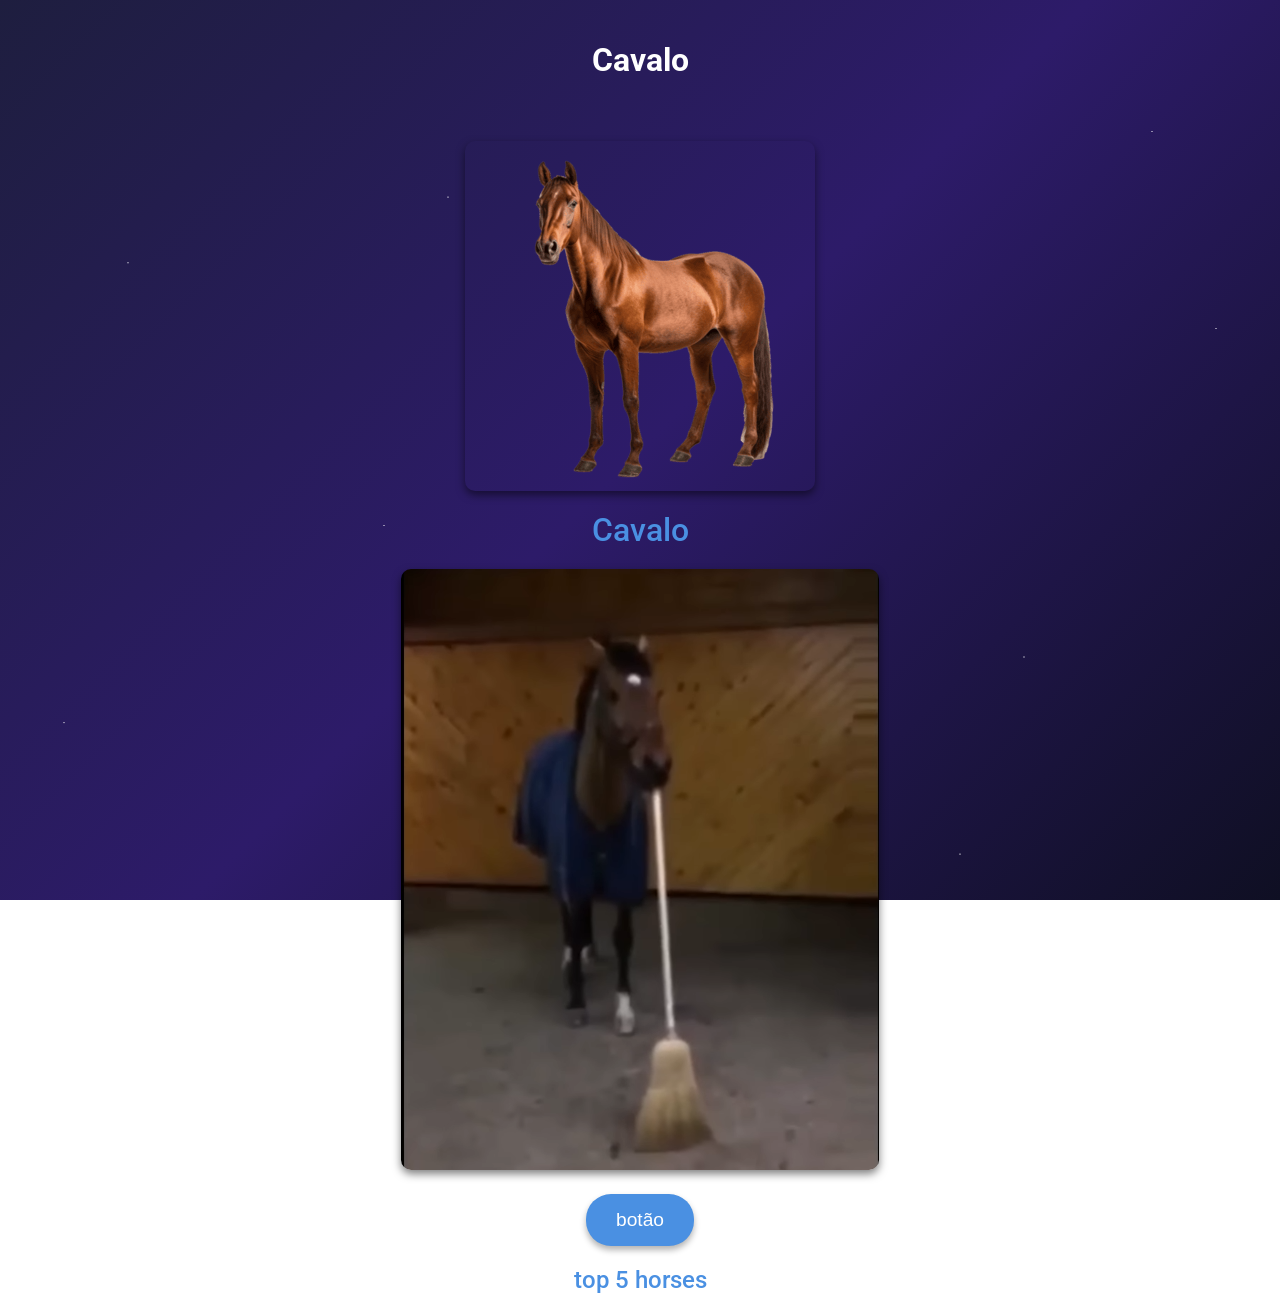
==== index.html @ 94febc25 "Rename site.html to index.html" ====
<!DOCTYPE html>
<html lang="en">
<head>
    <meta charset="UTF-8">
    <meta name="viewport" content="width=device-width, initial-scale=1.0">
    <title>Cavalo - Horse Site</title>
    <script src="java.js"></script>
    <link rel="stylesheet" href="style.css">
</head>
<body>
    <header>
        <h1 id="id1">Cavalo</h1>
    </header>
    <main>
        <section class="hero-image">
            <img src="images/horse.png" alt="horse">
        </section>
        <section class="wiki-link">
            <a href="https://en.wikipedia.org/wiki/Horse">Cavalo</a>
        </section>
        <section class="clean-image">
            <a href="https://www.vecteezy.com/free-png/white-horse">
                <img src="images/horseclean.png" alt="horseclean">
            </a>
            <button type="button" onclick='document.getElementById("id1").innerHTML = "Titulo cavalo foda"'>botão</button>
        </section>
        <section class="video-link">
            <a href="https://www.youtube.com/watch?v=ox8Xv405qhE">top 5 horses</a>
        </section>
    </main>
</body>
</html>
---- style.css ----
@import url('https://fonts.googleapis.com/css2?family=Roboto:wght@300;400;700&display=swap');

:root {
    --primary-color: #4a90e2;
    --secondary-color: #f5f5f5;
    --accent-color: #e94b3c;
    --text-color: #ffffff;
    --background-gradient: linear-gradient(135deg, #1e1e3f 0%, #2d1b69 50%, #0f0f23 100%);
    --star-color: #ffffff;
}

body {
    font-family: 'Roboto', sans-serif;
    margin: 0;
    padding: 0;
    background: var(--background-gradient);
    background-attachment: fixed;
    color: var(--text-color);
    min-height: 100vh;
    display: flex;
    flex-direction: column;
    align-items: center;
    justify-content: center;
    position: relative;
    overflow-x: hidden;
}

body::before {
    content: '';
    position: absolute;
    top: 0;
    left: 0;
    width: 100%;
    height: 100%;
    background-image: 
        radial-gradient(1px 1px at 10% 20%, var(--star-color), transparent),
        radial-gradient(1px 1px at 30% 40%, var(--star-color), transparent),
        radial-gradient(1px 1px at 50% 60%, var(--star-color), transparent),
        radial-gradient(1px 1px at 70% 80%, var(--star-color), transparent),
        radial-gradient(1px 1px at 90% 10%, var(--star-color), transparent),
        radial-gradient(1px 1px at 20% 70%, var(--star-color), transparent),
        radial-gradient(1px 1px at 40% 90%, var(--star-color), transparent),
        radial-gradient(1px 1px at 60% 30%, var(--star-color), transparent),
        radial-gradient(1px 1px at 80% 50%, var(--star-color), transparent),
        radial-gradient(1px 1px at 15% 85%, var(--star-color), transparent),
        radial-gradient(1px 1px at 35% 15%, var(--star-color), transparent),
        radial-gradient(1px 1px at 55% 45%, var(--star-color), transparent),
        radial-gradient(1px 1px at 75% 65%, var(--star-color), transparent),
        radial-gradient(1px 1px at 95% 25%, var(--star-color), transparent),
        radial-gradient(1px 1px at 5% 55%, var(--star-color), transparent);
    background-repeat: no-repeat;
    background-size: 100% 100%;
    z-index: -1;
    animation: twinkle 4s ease-in-out infinite alternate;
}

@keyframes twinkle {
    0% { opacity: 0.8; }
    100% { opacity: 1; }
}

header {
    padding: 20px;
    text-align: center;
    position: relative;
    z-index: 1;
}

.hero-image, .wiki-link, .clean-image, .video-link {
    display: flex;
    justify-content: center;
    align-items: center;
    margin: 20px 0;
    flex-wrap: wrap;
    position: relative;
    z-index: 1;
}

.clean-image {
    flex-direction: column;
}

.wiki-link {
    font-size: 2rem;
    font-weight: 400;
}

.video-link {
    font-size: 1.5rem;
    font-weight: 300;
}

img {
    max-width: 100%;
    height: auto;
    border-radius: 10px;
    box-shadow: 0 4px 8px rgba(0,0,0,0.5);
    transition: transform 0.3s ease;
}

img:hover {
    transform: scale(1.05);
}

a {
    color: var(--primary-color);
    text-decoration: none;
    font-weight: 500;
    transition: color 0.3s ease;
}

a:hover {
    color: var(--accent-color);
}

button {
    background-color: var(--primary-color);
    color: white;
    border: none;
    padding: 15px 30px;
    font-size: 1.2rem;
    font-weight: 500;
    border-radius: 25px;
    cursor: pointer;
    box-shadow: 0 4px 6px rgba(0,0,0,0.3);
    transition: all 0.3s ease;
    margin-top: 20px;
}

button:hover {
    background-color: var(--accent-color);
    box-shadow: 0 6px 12px rgba(0,0,0,0.4);
    transform: translateY(-2px);
}

@media (max-width: 768px) {
    h1 {
        font-size: 2rem;
    }
    p3 {
        font-size: 1.5rem;
    }
    p5 {
        font-size: 1.2rem;
    }
    img {
        width: 80%;
    }
}
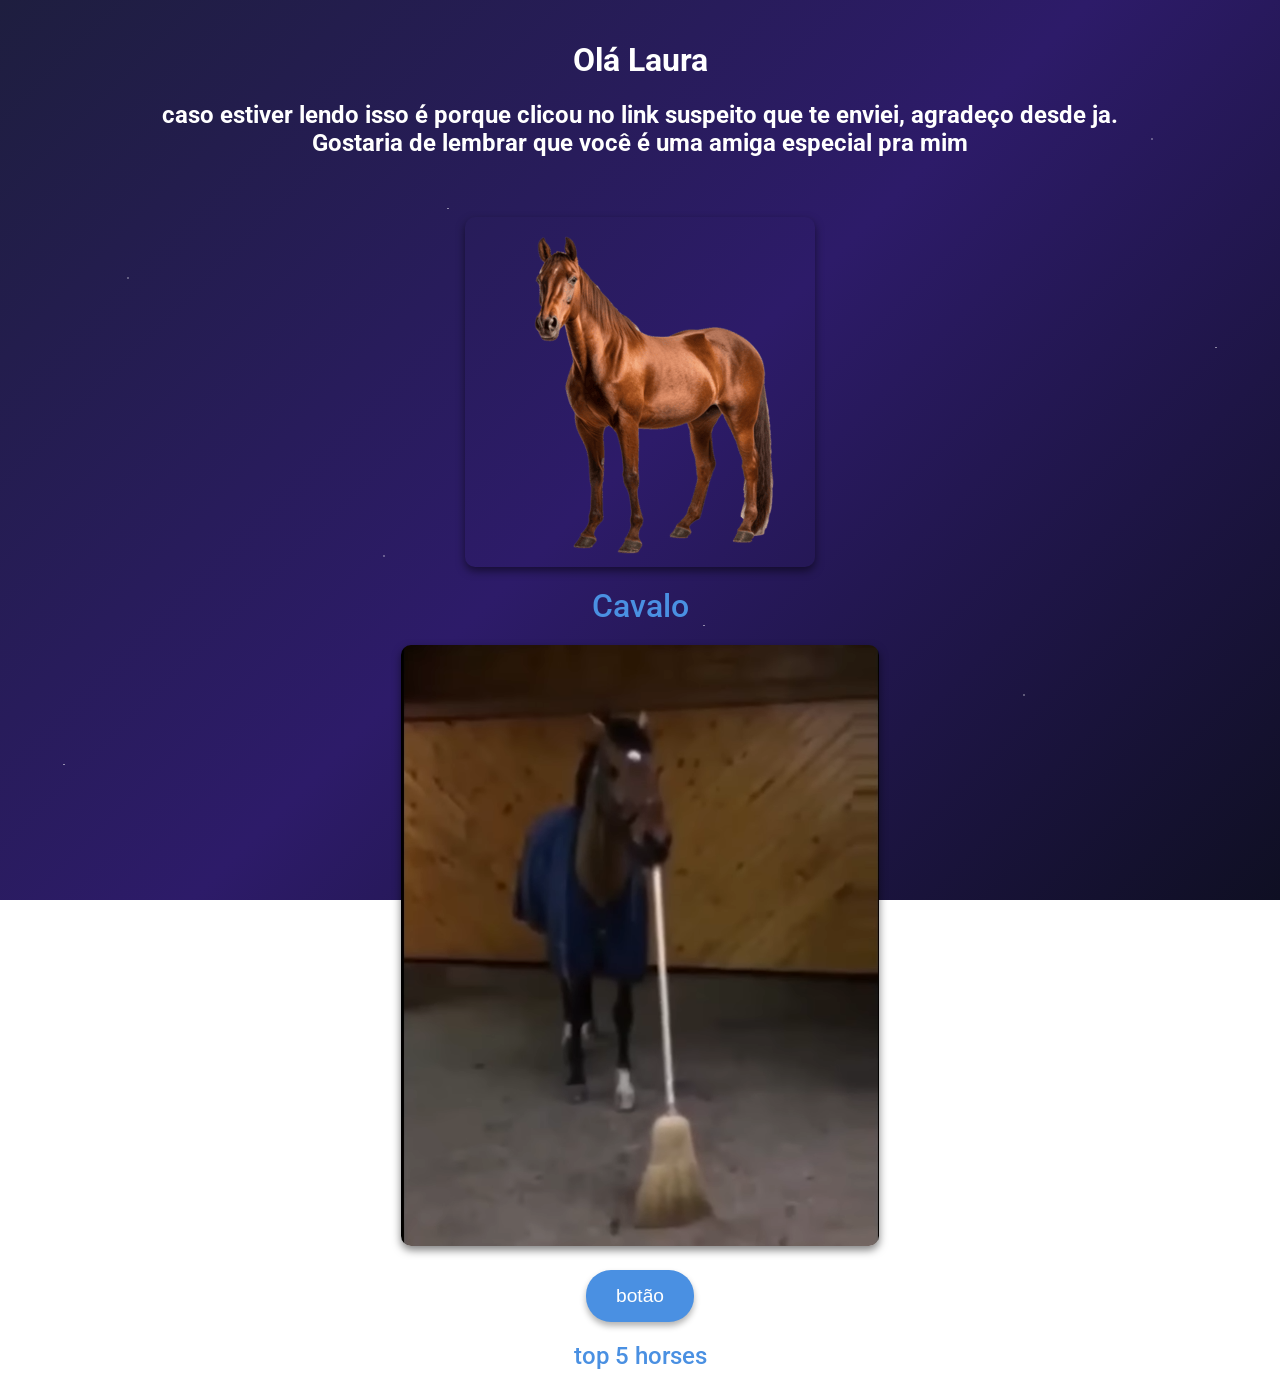
==== commit 863948d4: "Change header text and button action in index.html Updated header content and button functionality." ====
--- a/index.html
+++ b/index.html
@@ -9,7 +9,8 @@
 </head>
 <body>
     <header>
-        <h1 id="id1">Cavalo</h1>
+        <h1 id="id1">Olá Laura</h1>
+        <h2 id="id2">caso estiver lendo isso é porque clicou no link suspeito que te enviei, agradeço desde ja.<br>Gostaria de lembrar que você é uma amiga especial pra mim</h2>
     </header>
     <main>
         <section class="hero-image">
@@ -22,7 +23,7 @@
             <a href="https://www.vecteezy.com/free-png/white-horse">
                 <img src="images/horseclean.png" alt="horseclean">
             </a>
-            <button type="button" onclick='document.getElementById("id1").innerHTML = "Titulo cavalo foda"'>botão</button>
+            <button type="button" onclick='document.getElementById("id1").innerHTML = "Você é legal"'>botão</button>
         </section>
         <section class="video-link">
             <a href="https://www.youtube.com/watch?v=ox8Xv405qhE">top 5 horses</a>
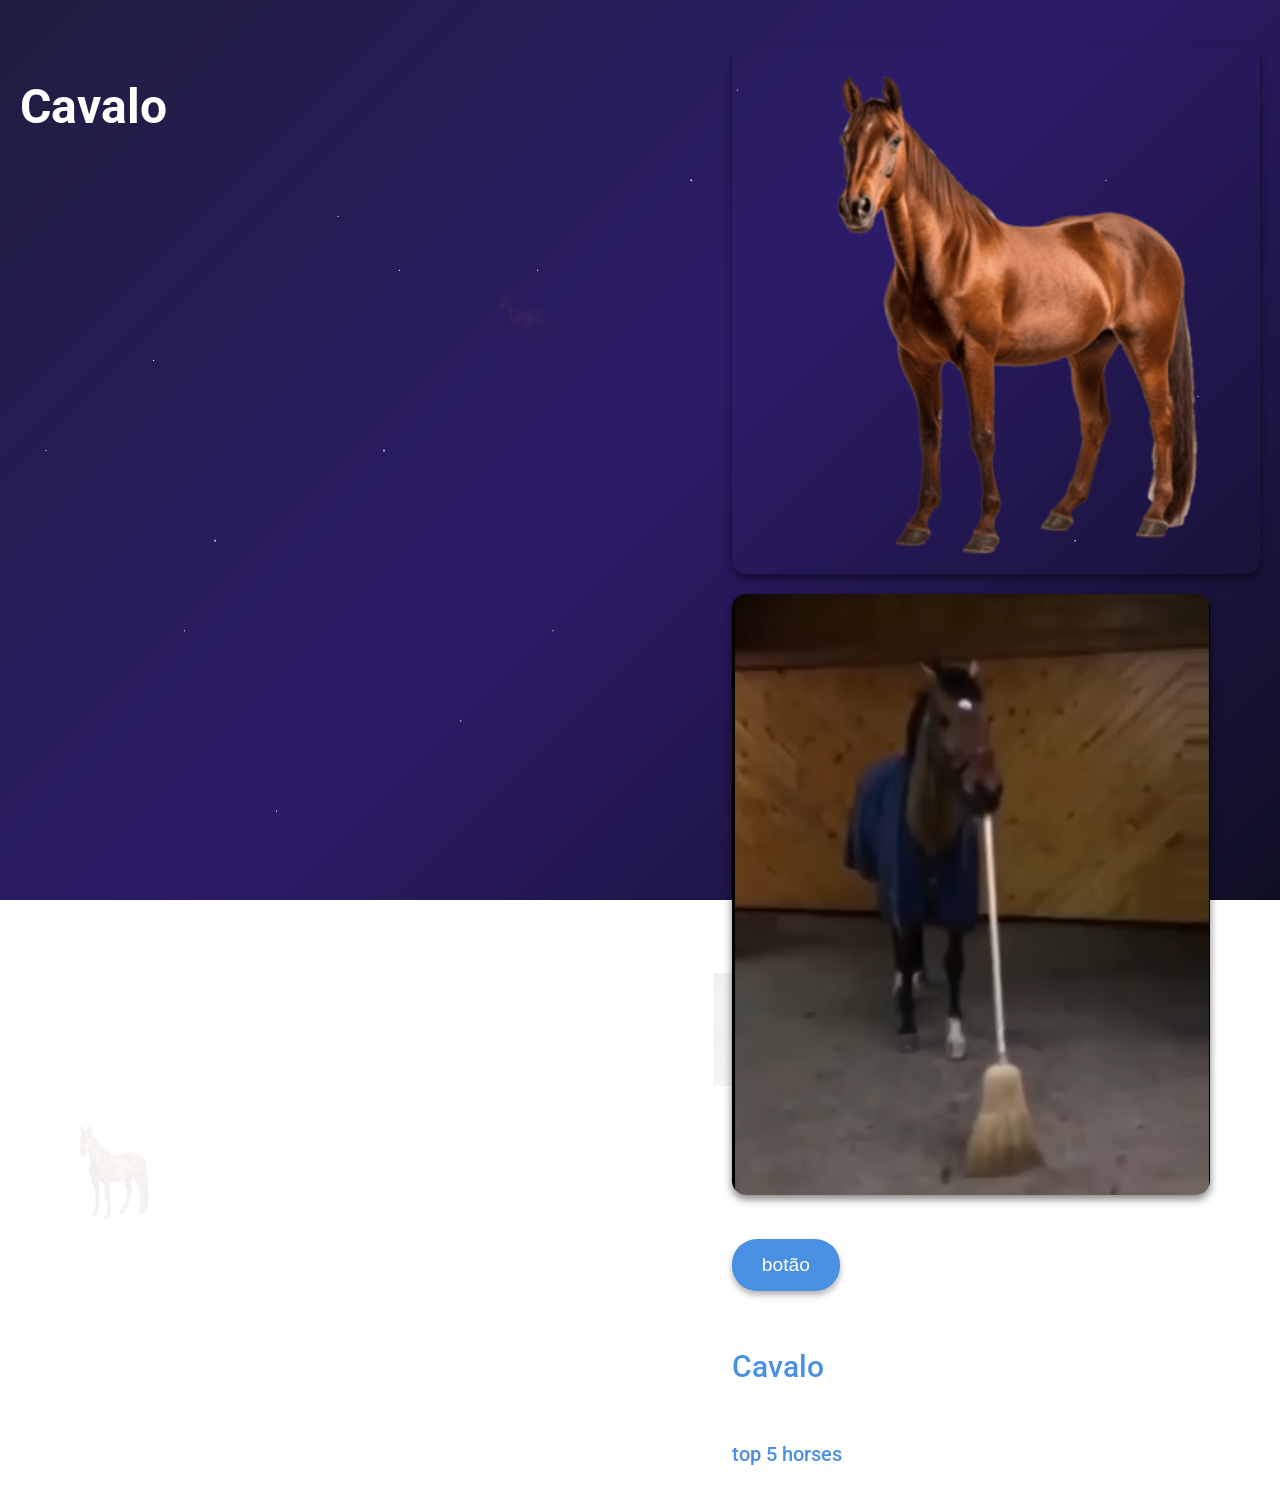
==== commit 7c93534c: "Refactor index.html structure and content" ====
--- a/index.html
+++ b/index.html
@@ -9,21 +9,18 @@
 </head>
 <body>
     <header>
-        <h1 id="id1">Olá Laura</h1>
-        <h2 id="id2">caso estiver lendo isso é porque clicou no link suspeito que te enviei, agradeço desde ja.<br>Gostaria de lembrar que você é uma amiga especial pra mim</h2>
+        <h1 id="id1">Cavalo</h1>
     </header>
     <main>
         <section class="hero-image">
             <img src="images/horse.png" alt="horse">
+            <a href="https://www.vecteezy.com/free-png/white-horse">
+                <img src="images/horseclean.png" alt="horseclean">
+            </a>
+            <button type="button" onclick="changeTitle()">botão</button>
         </section>
         <section class="wiki-link">
             <a href="https://en.wikipedia.org/wiki/Horse">Cavalo</a>
-        </section>
-        <section class="clean-image">
-            <a href="https://www.vecteezy.com/free-png/white-horse">
-                <img src="images/horseclean.png" alt="horseclean">
-            </a>
-            <button type="button" onclick='document.getElementById("id1").innerHTML = "Você é legal"'>botão</button>
         </section>
         <section class="video-link">
             <a href="https://www.youtube.com/watch?v=ox8Xv405qhE">top 5 horses</a>
--- a/style.css
+++ b/style.css
@@ -12,17 +12,25 @@
 body {
     font-family: 'Roboto', sans-serif;
     margin: 0;
-    padding: 0;
+    padding: 30px 20px 20px 20px;
     background: var(--background-gradient);
     background-attachment: fixed;
     color: var(--text-color);
     min-height: 100vh;
     display: flex;
-    flex-direction: column;
-    align-items: center;
-    justify-content: center;
+    justify-content: flex-start;
     position: relative;
     overflow-x: hidden;
+}
+
+main {
+    width: min(920px, 100%);
+    margin: 0;
+    display: flex;
+    flex-direction: column;
+    align-items: flex-start;
+    gap: 18px;
+    padding: 0;
 }
 
 body::before {
@@ -47,47 +55,179 @@
         radial-gradient(1px 1px at 55% 45%, var(--star-color), transparent),
         radial-gradient(1px 1px at 75% 65%, var(--star-color), transparent),
         radial-gradient(1px 1px at 95% 25%, var(--star-color), transparent),
-        radial-gradient(1px 1px at 5% 55%, var(--star-color), transparent);
+        radial-gradient(1px 1px at 5% 55%, var(--star-color), transparent),
+        radial-gradient(1.5px 1.5px at 25% 25%, var(--star-color), transparent),
+        radial-gradient(1.5px 1.5px at 45% 10%, var(--star-color), transparent),
+        radial-gradient(1.2px 1.2px at 70% 30%, var(--star-color), transparent),
+        radial-gradient(1px 1px at 85% 75%, var(--star-color), transparent),
+        radial-gradient(1px 1px at 12% 60%, var(--star-color), transparent),
+        radial-gradient(1.5px 1.5px at 55% 80%, var(--star-color), transparent),
+        radial-gradient(1px 1px at 65% 15%, var(--star-color), transparent),
+        radial-gradient(1px 1px at 92% 50%, var(--star-color), transparent),
+        radial-gradient(1px 1px at 22% 12%, var(--star-color), transparent),
+        radial-gradient(1px 1px at 68% 88%, var(--star-color), transparent),
+        radial-gradient(1px 1px at 12% 35%, var(--star-color), transparent),
+        radial-gradient(1px 1px at 78% 22%, var(--star-color), transparent),
+        radial-gradient(1px 1px at 18% 45%, var(--star-color), transparent),
+        radial-gradient(1.2px 1.2px at 32% 68%, var(--star-color), transparent),
+        radial-gradient(1px 1px at 48% 5%, var(--star-color), transparent),
+        radial-gradient(1px 1px at 62% 95%, var(--star-color), transparent),
+        radial-gradient(1.5px 1.5px at 88% 35%, var(--star-color), transparent),
+        radial-gradient(1px 1px at 3% 25%, var(--star-color), transparent),
+        radial-gradient(1px 1px at 28% 55%, var(--star-color), transparent),
+        radial-gradient(1.2px 1.2px at 52% 75%, var(--star-color), transparent),
+        radial-gradient(1px 1px at 72% 10%, var(--star-color), transparent),
+        radial-gradient(1px 1px at 96% 80%, var(--star-color), transparent),
+        radial-gradient(1.5px 1.5px at 14% 30%, var(--star-color), transparent),
+        radial-gradient(1px 1px at 38% 85%, var(--star-color), transparent),
+        radial-gradient(1px 1px at 58% 40%, var(--star-color), transparent),
+        radial-gradient(1.2px 1.2px at 82% 60%, var(--star-color), transparent),
+        radial-gradient(1px 1px at 6% 90%, var(--star-color), transparent),
+        radial-gradient(1px 1px at 26% 15%, var(--star-color), transparent),
+        radial-gradient(1.5px 1.5px at 44% 50%, var(--star-color), transparent),
+        radial-gradient(1px 1px at 66% 70%, var(--star-color), transparent),
+        radial-gradient(1px 1px at 94% 20%, var(--star-color), transparent),
+        radial-gradient(1.2px 1.2px at 16% 65%, var(--star-color), transparent),
+        radial-gradient(1px 1px at 36% 35%, var(--star-color), transparent),
+        radial-gradient(1px 1px at 56% 85%, var(--star-color), transparent),
+        radial-gradient(1.5px 1.5px at 76% 45%, var(--star-color), transparent),
+        radial-gradient(1px 1px at 98% 75%, var(--star-color), transparent);
     background-repeat: no-repeat;
-    background-size: 100% 100%;
+    background-size: 120% 120%;
     z-index: -1;
-    animation: twinkle 4s ease-in-out infinite alternate;
+    animation: twinkle 4s ease-in-out infinite alternate, star-move 80s linear infinite;
+}
+
+body::after {
+    content: '';
+    position: absolute;
+    top: 0;
+    left: 0;
+    width: 100%;
+    height: 100%;
+    pointer-events: none;
+    background-image:
+        url('images/horse.png'),
+        url('images/horse.png'),
+        url('images/horse.png'),
+        url('images/horseclean.png');
+    background-repeat: no-repeat, no-repeat, no-repeat, no-repeat;
+    background-position: 5% 80%, 40% 20%, 85% 55%, 60% 70%;
+    background-size: 8%, 6%, 5%, 7%;
+    opacity: 0.06;
+    z-index: -1;
+    animation: horse-fade 18s ease-in-out infinite;
+}
+
+@keyframes horse-fade {
+    0% {
+        opacity: 0;
+        background-position: 5% 80%, 40% 20%, 85% 55%, 60% 70%;
+    }
+    20% {
+        opacity: 0.06;
+        background-position: 8% 76%, 37% 23%, 88% 52%, 57% 73%;
+    }
+    40% {
+        opacity: 0.03;
+        background-position: 12% 72%, 33% 26%, 91% 48%, 62% 68%;
+    }
+    60% {
+        opacity: 0.05;
+        background-position: 10% 78%, 39% 19%, 86% 54%, 59% 72%;
+    }
+    80% {
+        opacity: 0.02;
+        background-position: 6% 82%, 42% 18%, 84% 58%, 61% 68%;
+    }
+    100% {
+        opacity: 0;
+        background-position: 5% 80%, 40% 20%, 85% 55%, 60% 70%;
+    }
 }
 
 @keyframes twinkle {
-    0% { opacity: 0.8; }
+    0% { opacity: 0.75; }
     100% { opacity: 1; }
 }
 
+@keyframes star-move {
+    0% { background-position: 0% 0%; }
+    100% { background-position: 15% 15%; }
+}
+
 header {
-    padding: 20px;
-    text-align: center;
+    width: 100%;
+    padding: 20px 0 0;
+    text-align: left;
     position: relative;
     z-index: 1;
 }
 
 .hero-image, .wiki-link, .clean-image, .video-link {
     display: flex;
-    justify-content: center;
-    align-items: center;
-    margin: 20px 0;
+    flex-direction: row;
+    justify-content: flex-start;
+    align-items: flex-start;
+    margin: 16px 0;
     flex-wrap: wrap;
     position: relative;
     z-index: 1;
+    width: 100%;
+    gap: 20px;
 }
 
 .clean-image {
-    flex-direction: column;
+    align-items: flex-start;
+}
+
+.wiki-link a,
+.video-link a {
+    display: inline-block;
+    margin-top: 8px;
+}
+
+.hero-image img,
+.clean-image img {
+    width: 100%;
+    max-width: 620px;
+    border-radius: 14px;
 }
 
 .wiki-link {
-    font-size: 2rem;
+    font-size: 1.9rem;
+    font-weight: 500;
+}
+
+.video-link {
+    font-size: 1.25rem;
     font-weight: 400;
 }
 
-.video-link {
-    font-size: 1.5rem;
-    font-weight: 300;
+.hero-image img,
+.clean-image img {
+    width: 100%;
+    max-width: 700px;
+    border-radius: 14px;
+}
+
+h1 {
+    font-size: 3rem;
+    line-height: 1.05;
+    margin-bottom: 12px;
+    transition: transform 0.3s ease, color 0.3s ease;
+}
+
+.title-change {
+    animation: title-anim 1s ease-in-out;
+}
+
+@keyframes title-anim {
+    0% { transform: scale(1); color: var(--secondary-color); }
+    25% { transform: scale(1.1); color: var(--accent-color); }
+    50% { transform: scale(1.2); color: var(--primary-color); }
+    75% { transform: scale(1.1); color: var(--accent-color); }
+    100% { transform: scale(1); color: var(--secondary-color); }
 }
 
 img {
@@ -146,4 +286,4 @@
     img {
         width: 80%;
     }
-}+}
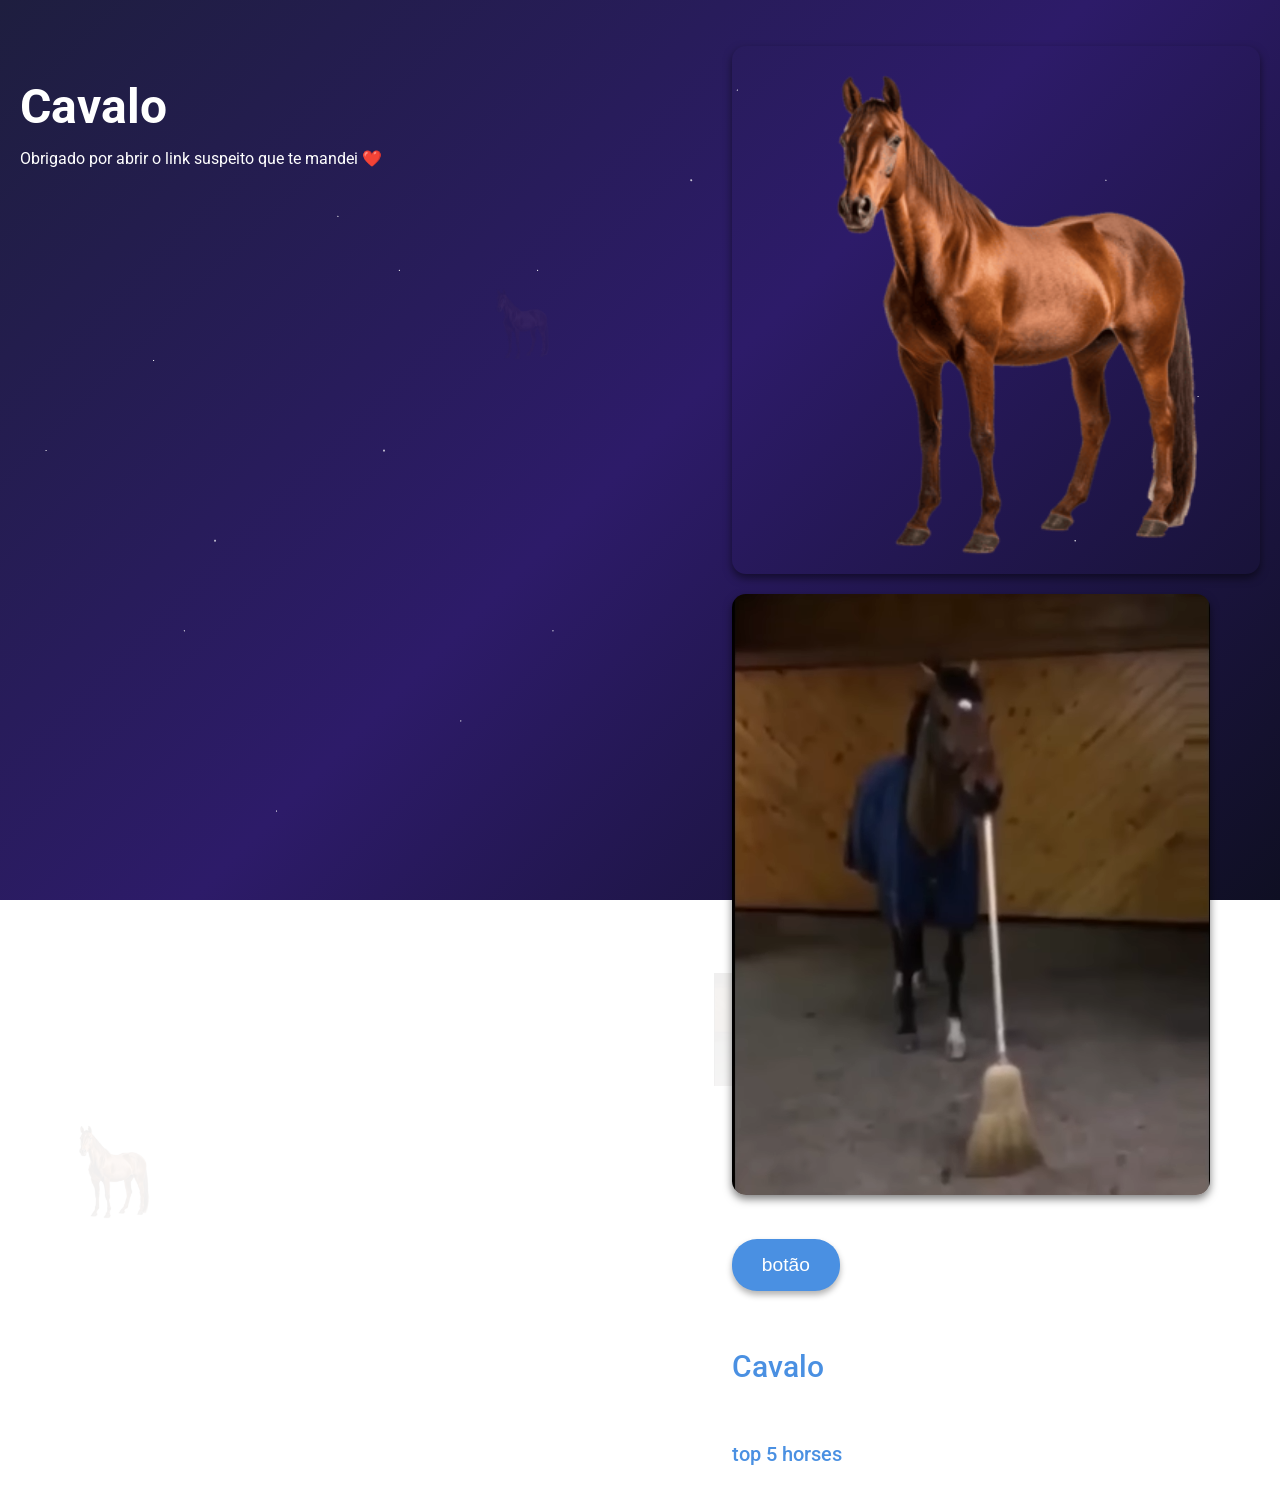
==== commit 68e2e0a4: "Add friend message section in index.html Added a friend message section to the header." ====
--- a/index.html
+++ b/index.html
@@ -10,6 +10,9 @@
 <body>
     <header>
         <h1 id="id1">Cavalo</h1>
+        <section class="friend-message">
+            <p>Obrigado por abrir o link suspeito que te mandei ❤️</p>
+        </section>
     </header>
     <main>
         <section class="hero-image">
--- a/style.css
+++ b/style.css
@@ -286,4 +286,4 @@
     img {
         width: 80%;
     }
-}
+}
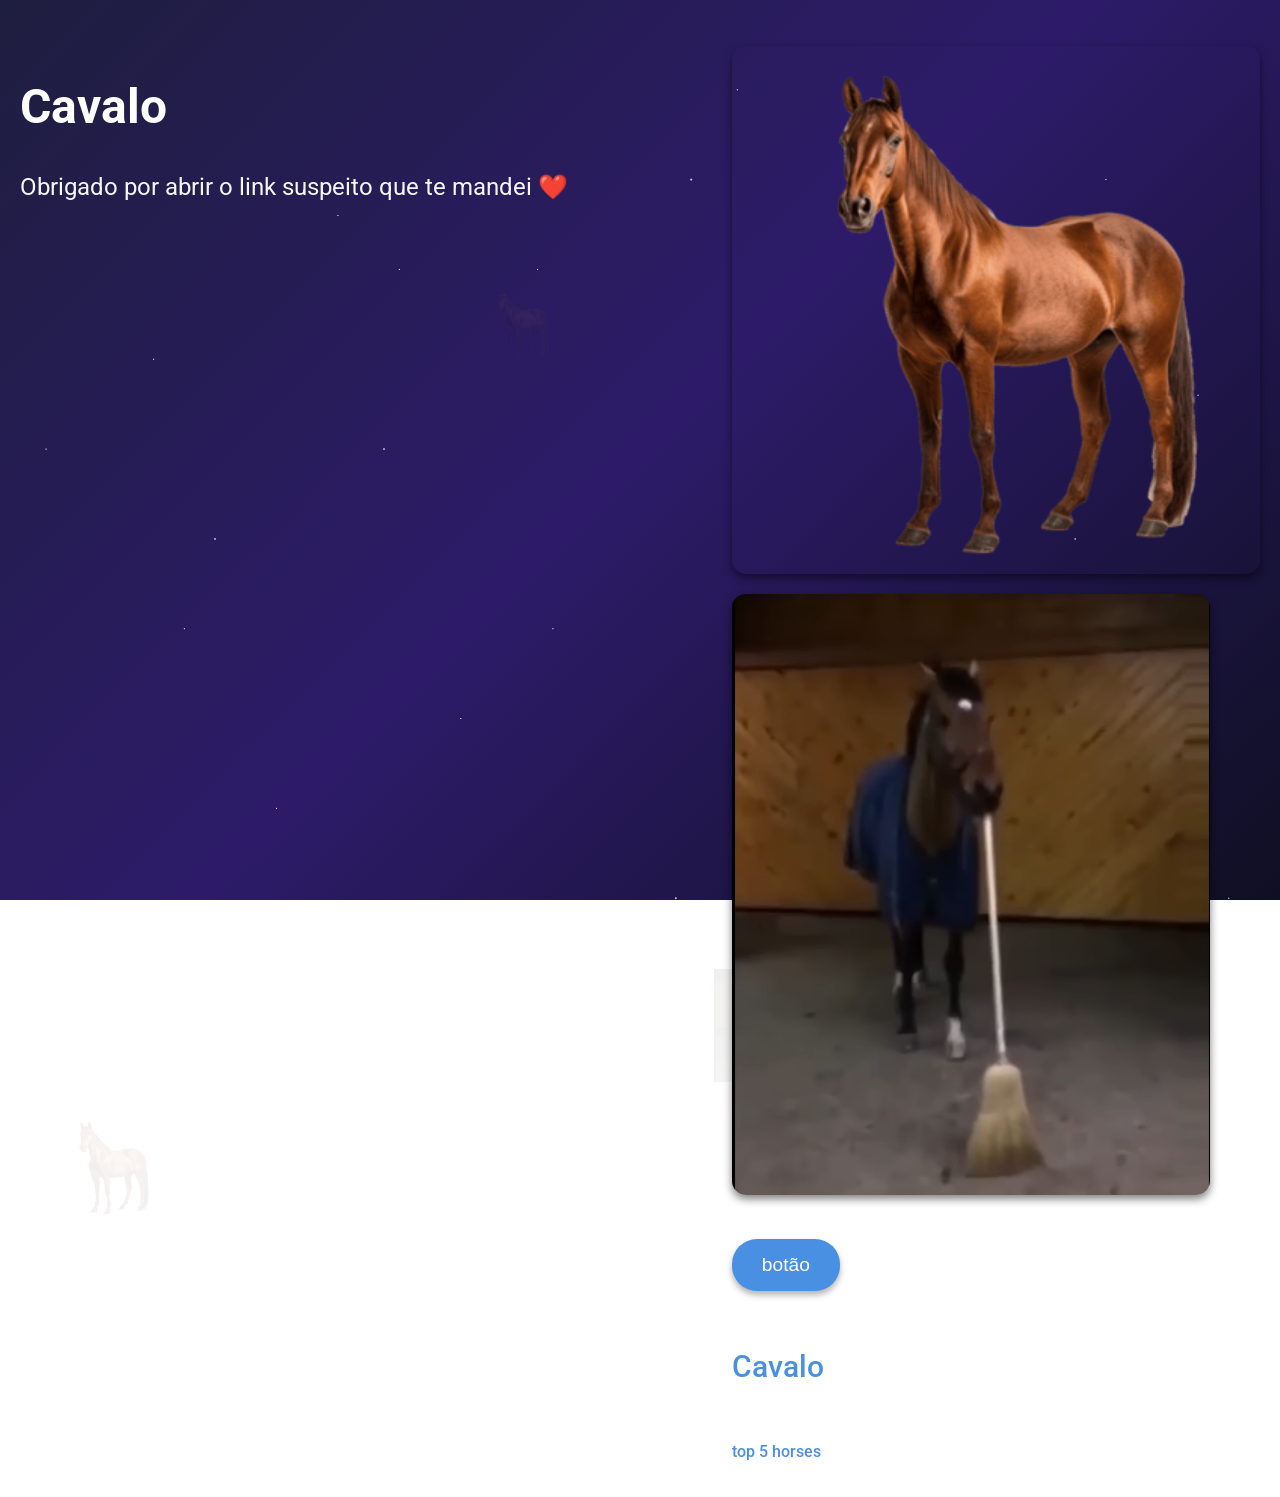
==== commit bf3abe6c: "Change wiki link in index.html Updated the link in the wiki section to point to a different Wikipedi" ====
--- a/index.html
+++ b/index.html
@@ -23,7 +23,7 @@
             <button type="button" onclick="changeTitle()">botão</button>
         </section>
         <section class="wiki-link">
-            <a href="https://en.wikipedia.org/wiki/Horse">Cavalo</a>
+            <a href="https://pt.wikipedia.org/wiki/Filho_da_Puta">Cavalo</a>
         </section>
         <section class="video-link">
             <a href="https://www.youtube.com/watch?v=ox8Xv405qhE">top 5 horses</a>
--- a/style.css
+++ b/style.css
@@ -162,9 +162,12 @@
     text-align: left;
     position: relative;
     z-index: 1;
-}
-
-.hero-image, .wiki-link, .clean-image, .video-link {
+    display: flex;
+    flex-direction: column;
+    gap: 10px;
+}
+
+.hero-image, .wiki-link, .clean-image, .video-link, .friend-message {
     display: flex;
     flex-direction: row;
     justify-content: flex-start;
@@ -199,9 +202,13 @@
     font-weight: 500;
 }
 
-.video-link {
-    font-size: 1.25rem;
+.friend-message p {
+    font-size: 1.5rem;
     font-weight: 400;
+    color: var(--secondary-color);
+    text-align: left;
+    margin: 0;
+    line-height: 1.4;
 }
 
 .hero-image img,
@@ -286,4 +293,4 @@
     img {
         width: 80%;
     }
-}+}
